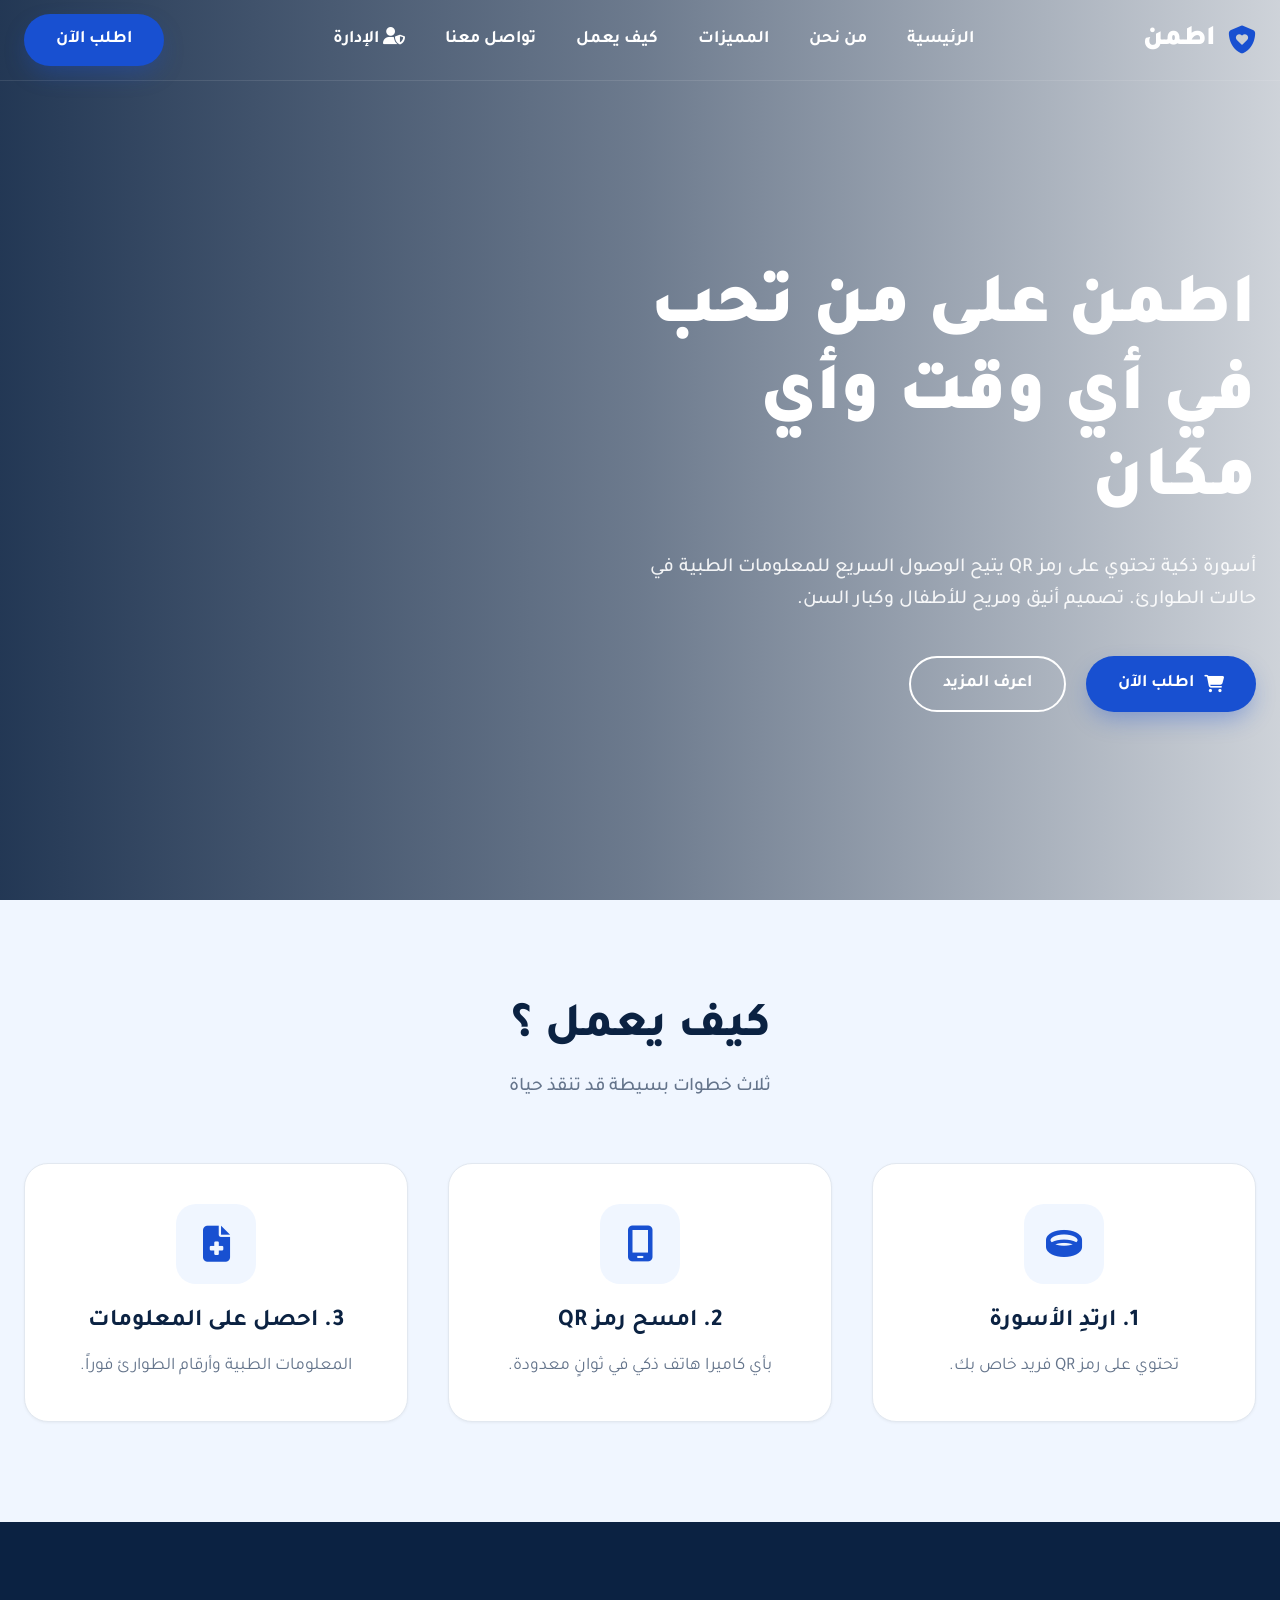
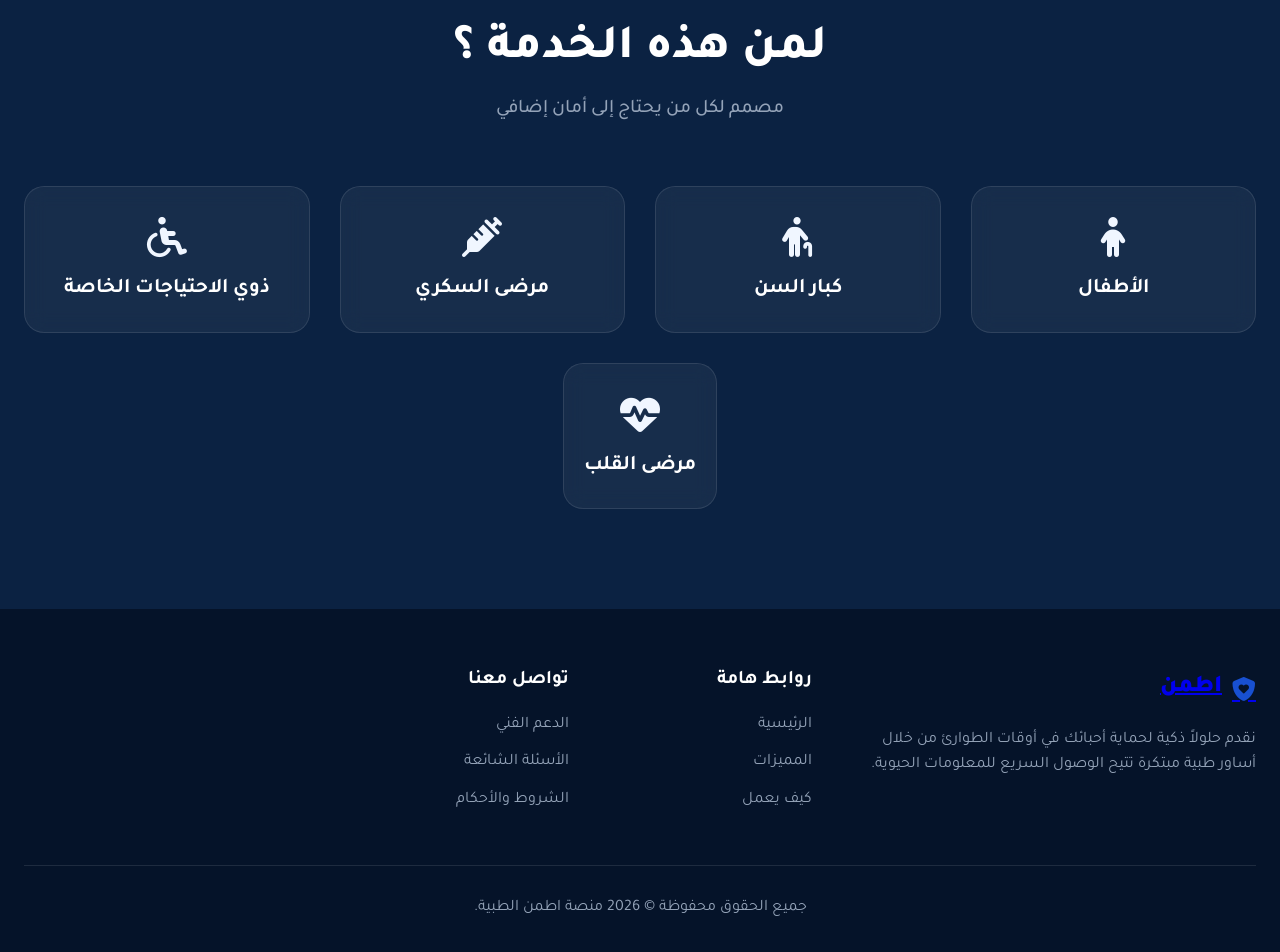
==== index.html @ 3785d498 "init" ====
<!DOCTYPE html>
<html lang="ar" dir="rtl">
<head>
    <meta charset="UTF-8">
    <meta name="viewport" content="width=device-width, initial-scale=1.0">
    <meta name="description" content="اطمن - منصة الصفحات الطبية والأساور الذكية.">
    <title>اطمن - المنصة الطبية الذكية</title>
    <link rel="stylesheet" href="css/style.css">
    <link rel="stylesheet" href="https://cdnjs.cloudflare.com/ajax/libs/font-awesome/6.4.0/css/all.min.css">
</head>
<body>

    <!-- Header / Navbar -->
    <header id="header">
        <div class="container navbar">
            <a href="index.html" class="logo">
                <i class="fa-solid fa-shield-heart"></i>
                اطمن
            </a>
            <ul class="nav-links">
                <li><a href="#home">الرئيسية</a></li>
                <li><a href="#about">من نحن</a></li>
                <li><a href="#features">المميزات</a></li>
                <li><a href="#how-it-works">كيف يعمل</a></li>
                <li><a href="#contact">تواصل معنا</a></li>
                <li><a href="admin/dashboard.html"><i class="fa-solid fa-user-shield"></i> الإدارة</a></li>
            </ul>
            <a href="#" class="btn btn-primary">اطلب الآن</a>
        </div>
    </header>

    <!-- Hero Section -->
    <section id="home" class="hero">
        <!-- User's Video -->
        <video class="hero-video-bg" autoplay loop muted playsinline>
            <source src="assets/videos/hero.mp4" type="video/mp4">
        </video>
        <div class="hero-overlay"></div>
        <div class="container">
            <div class="hero-content">
                <h1>اطمن على من تحب<br>في أي وقت وأي مكان</h1>
                <p>أسورة ذكية تحتوي على رمز QR يتيح الوصول السريع للمعلومات الطبية في حالات الطوارئ. تصميم أنيق ومريح للأطفال وكبار السن.</p>
                <div class="hero-buttons">
                    <a href="#features" class="btn btn-primary">
                        <i class="fa-solid fa-cart-shopping"></i> اطلب الآن
                    </a>
                    <a href="#how-it-works" class="btn btn-outline" style="color: #fff; border-color: #fff;">اعرف المزيد</a>
                </div>
            </div>
        </div>
    </section>

    <!-- How it Works Section -->
    <section id="how-it-works" class="section" style="background-color: var(--light-blue);">
        <div class="container">
            <div class="section-title">
                <h2>كيف يعمل ؟</h2>
                <p>ثلاث خطوات بسيطة قد تنقذ حياة</p>
            </div>
            <div class="features-grid">
                <div class="feature-card">
                    <div class="feature-icon"><i class="fa-solid fa-ring"></i></div>
                    <h3>1. ارتدِ الأسورة</h3>
                    <p>تحتوي على رمز QR فريد خاص بك.</p>
                </div>
                <div class="feature-card">
                    <div class="feature-icon"><i class="fa-solid fa-mobile-screen"></i></div>
                    <h3>2. امسح رمز QR</h3>
                    <p>بأي كاميرا هاتف ذكي في ثوانٍ معدودة.</p>
                </div>
                <div class="feature-card">
                    <div class="feature-icon"><i class="fa-solid fa-file-medical"></i></div>
                    <h3>3. احصل على المعلومات</h3>
                    <p>المعلومات الطبية وأرقام الطوارئ فوراً.</p>
                </div>
            </div>
        </div>
    </section>

    <!-- Target Audience Section -->
    <section id="audience" class="section audience-section">
        <div class="container">
            <div class="section-title">
                <h2>لمن هذه الخدمة ؟</h2>
                <p>مصمم لكل من يحتاج إلى أمان إضافي</p>
            </div>
            <div class="audience-grid">
                <div class="audience-card">
                    <i class="fa-solid fa-child"></i>
                    <h3>الأطفال</h3>
                </div>
                <div class="audience-card">
                    <i class="fa-solid fa-person-cane"></i>
                    <h3>كبار السن</h3>
                </div>
                <div class="audience-card">
                    <i class="fa-solid fa-syringe"></i>
                    <h3>مرضى السكري</h3>
                </div>
                <div class="audience-card">
                    <i class="fa-solid fa-wheelchair"></i>
                    <h3>ذوي الاحتياجات الخاصة</h3>
                </div>
                <div class="audience-card" style="grid-column: span 4; max-width: 300px; margin: 0 auto;">
                    <i class="fa-solid fa-heart-pulse"></i>
                    <h3>مرضى القلب</h3>
                </div>
            </div>
        </div>
    </section>

    <!-- Footer -->
    <footer>
        <div class="container">
            <div class="footer-content">
                <div class="footer-info">
                    <a href="#" class="footer-logo">
                        <i class="fa-solid fa-shield-heart"></i>
                        اطمن
                    </a>
                    <p class="footer-desc">نقدم حلولاً ذكية لحماية أحبائك في أوقات الطوارئ من خلال أساور طبية مبتكرة تتيح الوصول السريع للمعلومات الحيوية.</p>
                </div>
                <div class="footer-links">
                    <h4>روابط هامة</h4>
                    <ul>
                        <li><a href="#home">الرئيسية</a></li>
                        <li><a href="#features">المميزات</a></li>
                        <li><a href="#how-it-works">كيف يعمل</a></li>
                    </ul>
                </div>
                <div class="footer-links">
                    <h4>تواصل معنا</h4>
                    <ul>
                        <li><a href="#">الدعم الفني</a></li>
                        <li><a href="#">الأسئلة الشائعة</a></li>
                        <li><a href="#">الشروط والأحكام</a></li>
                    </ul>
                </div>
            </div>
            <div class="footer-bottom">
                <p>جميع الحقوق محفوظة &copy; 2026 منصة اطمن الطبية.</p>
            </div>
        </div>
    </footer>

    <script src="js/main.js"></script>
</body>
</html>
---- css/style.css ----
@import url('https://fonts.googleapis.com/css2?family=Tajawal:wght@400;500;700;800;900&display=swap');

:root {
  --primary-navy: #0b2242; /* Darker navy for text */
  --primary-blue: #0b2d6a; /* Main blue */
  --bright-blue: #1850d1; /* CTA Blue */
  --light-blue: #f0f6ff; /* Background accent */
  --white: #ffffff;
  --text-dark: #1e293b;
  --text-gray: #64748b;
  --border-color: #e2e8f0;
  
  --shadow-sm: 0 1px 3px rgba(0,0,0,0.05);
  --shadow-md: 0 4px 6px -1px rgba(0,0,0,0.1), 0 2px 4px -1px rgba(0,0,0,0.06);
  --shadow-lg: 0 10px 15px -3px rgba(0,0,0,0.1), 0 4px 6px -2px rgba(0,0,0,0.05);
  --shadow-blue: 0 10px 25px -5px rgba(24, 80, 209, 0.4);
  
  --transition: all 0.3s cubic-bezier(0.4, 0, 0.2, 1);
}

* {
  margin: 0;
  padding: 0;
  box-sizing: border-box;
  font-family: 'Tajawal', sans-serif;
}

html {
  scroll-behavior: smooth;
}

body {
  background-color: var(--white);
  color: var(--text-dark);
  line-height: 1.6;
  direction: rtl;
}

.container {
  max-width: 1280px;
  margin: 0 auto;
  padding: 0 24px;
}

/* Typography */
h1, h2, h3, h4 {
  color: var(--primary-navy);
  line-height: 1.2;
}

/* Buttons */
.btn {
  display: inline-flex;
  align-items: center;
  justify-content: center;
  padding: 12px 32px;
  border-radius: 50px;
  font-weight: 700;
  font-size: 1.1rem;
  text-decoration: none;
  transition: var(--transition);
  cursor: pointer;
  border: none;
  gap: 10px;
}

.btn-primary {
  background-color: var(--bright-blue);
  color: var(--white);
  box-shadow: var(--shadow-blue);
}

.btn-primary:hover {
  background-color: #123fa8;
  transform: translateY(-2px);
  box-shadow: 0 15px 30px -5px rgba(24, 80, 209, 0.5);
}

.btn-outline {
  background-color: transparent;
  color: var(--bright-blue);
  border: 2px solid var(--bright-blue);
}

.btn-outline:hover {
  background-color: var(--light-blue);
}

/* Navbar */
header {
  position: fixed;
  width: 100%;
  top: 0;
  z-index: 1000;
  background-color: transparent;
  border-bottom: 1px solid rgba(255, 255, 255, 0.1);
  transition: var(--transition);
}

header.scrolled {
  background-color: rgba(255, 255, 255, 0.95);
  backdrop-filter: blur(8px);
  border-bottom: 1px solid var(--border-color);
  box-shadow: var(--shadow-sm);
}

.navbar {
  display: flex;
  justify-content: space-between;
  align-items: center;
  height: 80px;
}

.logo {
  display: flex;
  align-items: center;
  gap: 12px;
  font-size: 28px;
  font-weight: 900;
  color: var(--white);
  text-decoration: none;
  transition: var(--transition);
}

header.scrolled .logo {
  color: var(--primary-navy);
}

.logo i {
  color: var(--bright-blue);
}

.nav-links {
  display: flex;
  gap: 40px;
  list-style: none;
}

.nav-links a {
  text-decoration: none;
  color: var(--white);
  font-weight: 700;
  font-size: 1.1rem;
  transition: var(--transition);
}

header.scrolled .nav-links a {
  color: var(--text-dark);
}

.nav-links a:hover {
  color: var(--bright-blue);
}

/* Hero Section */
.hero {
  position: relative;
  min-height: 100vh;
  display: flex;
  align-items: center;
  overflow: hidden;
  padding-top: 80px;
}

.hero-video-bg {
  position: absolute;
  top: 0;
  left: 0;
  width: 100%;
  height: 100%;
  object-fit: cover;
  z-index: -2;
}

.hero-overlay {
  position: absolute;
  top: 0;
  left: 0;
  width: 100%;
  height: 100%;
  background: linear-gradient(90deg, rgba(11, 34, 66, 0.9) 0%, rgba(11, 34, 66, 0.6) 50%, rgba(11, 34, 66, 0.2) 100%);
  z-index: -1;
}

.hero .container {
  display: block;
  text-align: right;
  width: 100%;
}

.hero-content {
  max-width: 650px;
}

.hero-content h1 {
  font-size: 4.5rem;
  font-weight: 900;
  margin-bottom: 24px;
  color: var(--white);
}

.hero-content p {
  font-size: 1.25rem;
  color: rgba(255, 255, 255, 0.9);
  margin-bottom: 40px;
  font-weight: 500;
}

.hero-buttons {
  display: flex;
  gap: 20px;
}

/* Sections Common */
.section {
  padding: 100px 0;
}

.section-title {
  text-align: center;
  margin-bottom: 60px;
}

.section-title h2 {
  font-size: 3rem;
  font-weight: 800;
  color: var(--primary-navy);
  margin-bottom: 15px;
}

.section-title p {
  color: var(--text-gray);
  font-size: 1.2rem;
  font-weight: 500;
}

/* Features Section */
.features-grid {
  display: grid;
  grid-template-columns: repeat(auto-fit, minmax(280px, 1fr));
  gap: 40px;
}

.feature-card {
  background: var(--white);
  padding: 40px 30px;
  border-radius: 24px;
  text-align: center;
  border: 1px solid var(--border-color);
  transition: var(--transition);
  box-shadow: var(--shadow-sm);
}

.feature-card:hover {
  transform: translateY(-10px);
  box-shadow: var(--shadow-lg);
  border-color: var(--light-blue);
}

.feature-icon {
  width: 80px;
  height: 80px;
  background: var(--light-blue);
  color: var(--bright-blue);
  border-radius: 20px;
  display: flex;
  align-items: center;
  justify-content: center;
  font-size: 36px;
  margin: 0 auto 24px;
  transition: var(--transition);
}

.feature-card:hover .feature-icon {
  background: var(--bright-blue);
  color: var(--white);
  border-radius: 50%;
}

.feature-card h3 {
  font-size: 1.5rem;
  margin-bottom: 16px;
}

.feature-card p {
  color: var(--text-gray);
  font-size: 1.1rem;
}

/* Target Audience */
.audience-section {
  background-color: var(--primary-navy);
  color: var(--white);
}

.audience-section .section-title h2 {
  color: var(--white);
}

.audience-section .section-title p {
  color: #94a3b8;
}

.audience-grid {
  display: grid;
  grid-template-columns: repeat(4, 1fr);
  gap: 30px;
}

.audience-card {
  background: rgba(255, 255, 255, 0.05);
  border: 1px solid rgba(255, 255, 255, 0.1);
  border-radius: 20px;
  padding: 30px 20px;
  text-align: center;
  backdrop-filter: blur(10px);
  transition: var(--transition);
}

.audience-card:hover {
  background: rgba(255, 255, 255, 0.1);
  transform: translateY(-5px);
}

.audience-card i {
  font-size: 40px;
  color: var(--light-blue);
  margin-bottom: 20px;
}

.audience-card h3 {
  color: var(--white);
  font-size: 1.3rem;
}

/* Footer */
footer {
  background-color: #051329;
  color: var(--white);
  padding: 60px 0 30px;
}

.footer-content {
  display: grid;
  grid-template-columns: 2fr 1fr 1fr 1.5fr;
  gap: 40px;
  margin-bottom: 40px;
}

.footer-logo {
  font-size: 24px;
  font-weight: 900;
  display: flex;
  align-items: center;
  gap: 10px;
  margin-bottom: 20px;
}

.footer-logo i { color: var(--bright-blue); }

.footer-desc {
  color: #94a3b8;
  margin-bottom: 20px;
}

.footer-links h4 {
  color: var(--white);
  font-size: 1.2rem;
  margin-bottom: 20px;
}

.footer-links ul {
  list-style: none;
}

.footer-links li { margin-bottom: 12px; }

.footer-links a {
  color: #94a3b8;
  text-decoration: none;
  transition: var(--transition);
}

.footer-links a:hover { color: var(--bright-blue); }

.footer-bottom {
  text-align: center;
  padding-top: 30px;
  border-top: 1px solid rgba(255,255,255,0.1);
  color: #94a3b8;
}

/* Responsive */
@media (max-width: 992px) {
  .hero .container {
    grid-template-columns: 1fr;
    text-align: center;
  }
  .hero-content {
    padding-right: 0;
    order: 2;
  }
  .hero-media {
    order: 1;
  }
  .hero-buttons {
    justify-content: center;
  }
  .audience-grid {
    grid-template-columns: repeat(2, 1fr);
  }
  .footer-content {
    grid-template-columns: 1fr 1fr;
  }
}

@media (max-width: 768px) {
  .hero-content h1 { font-size: 3rem; }
  .nav-links { display: none; }
  .audience-grid { grid-template-columns: 1fr; }
  .footer-content { grid-template-columns: 1fr; }
}
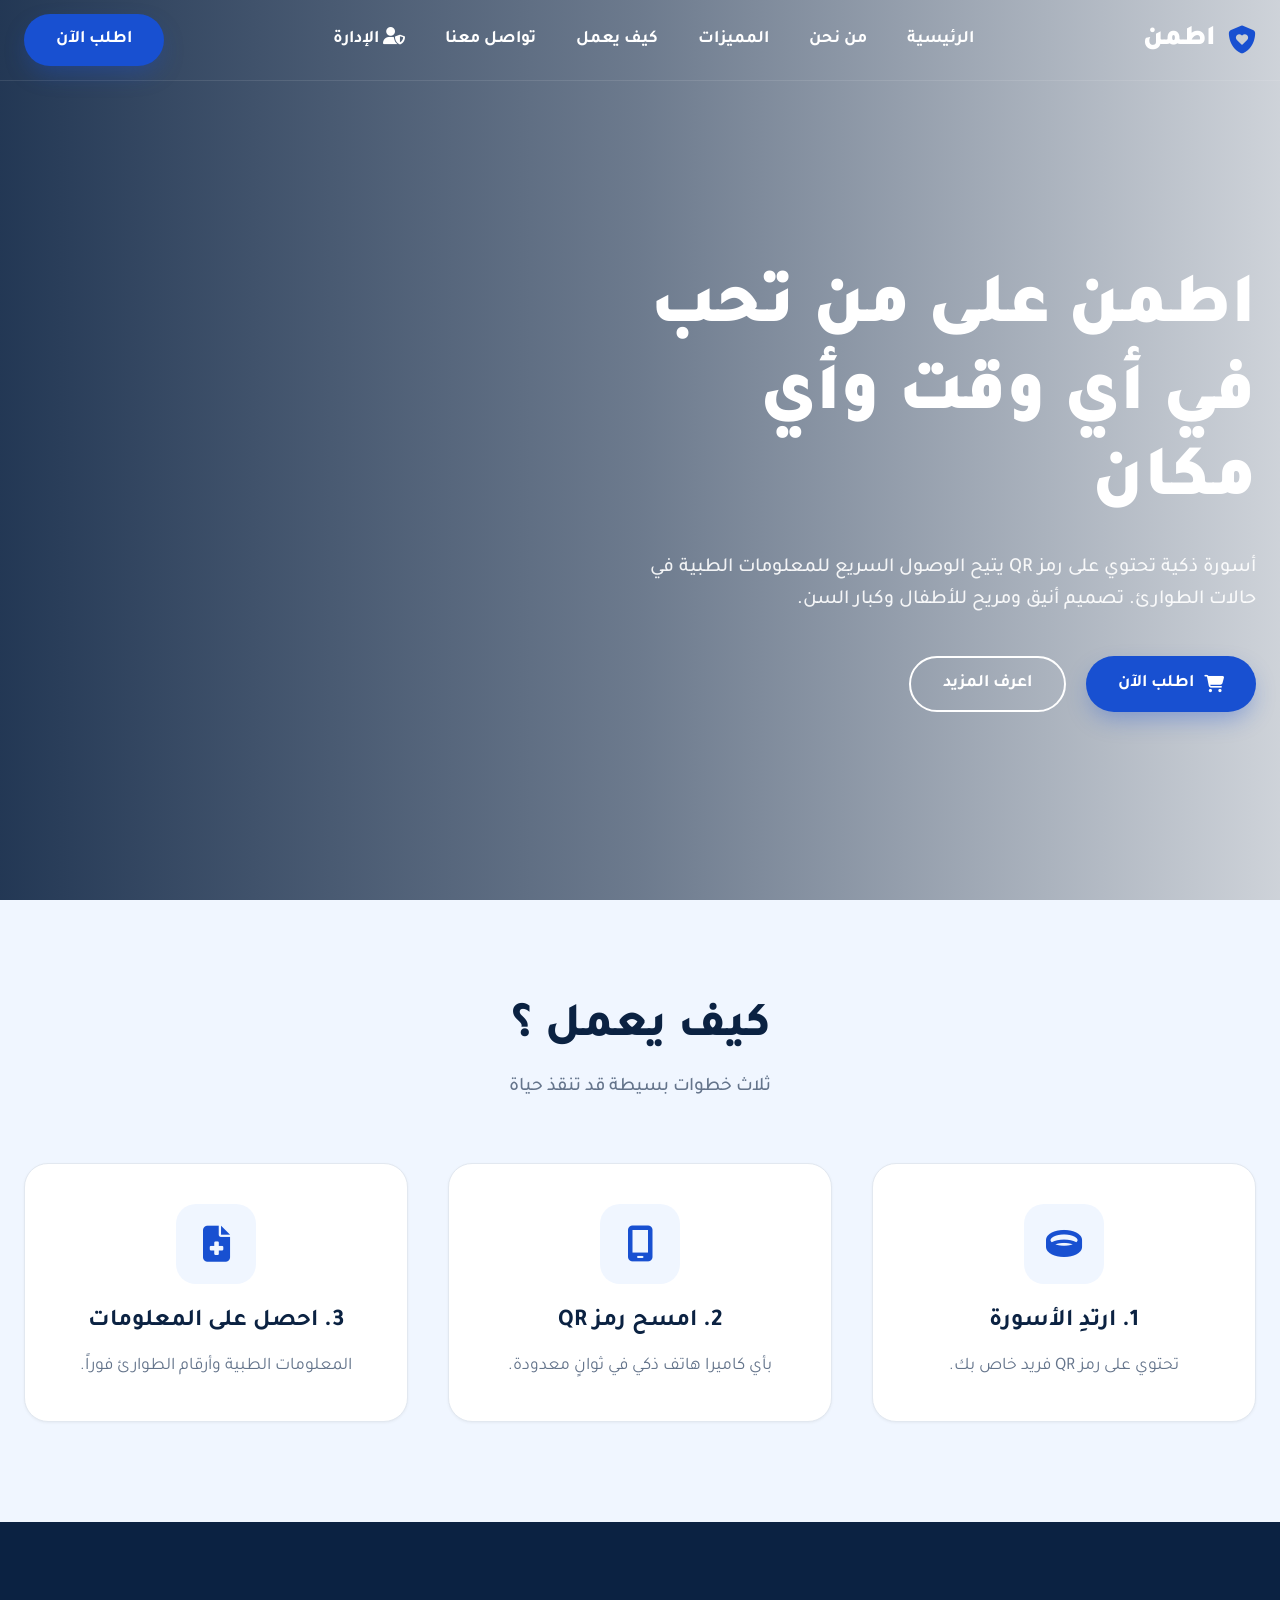
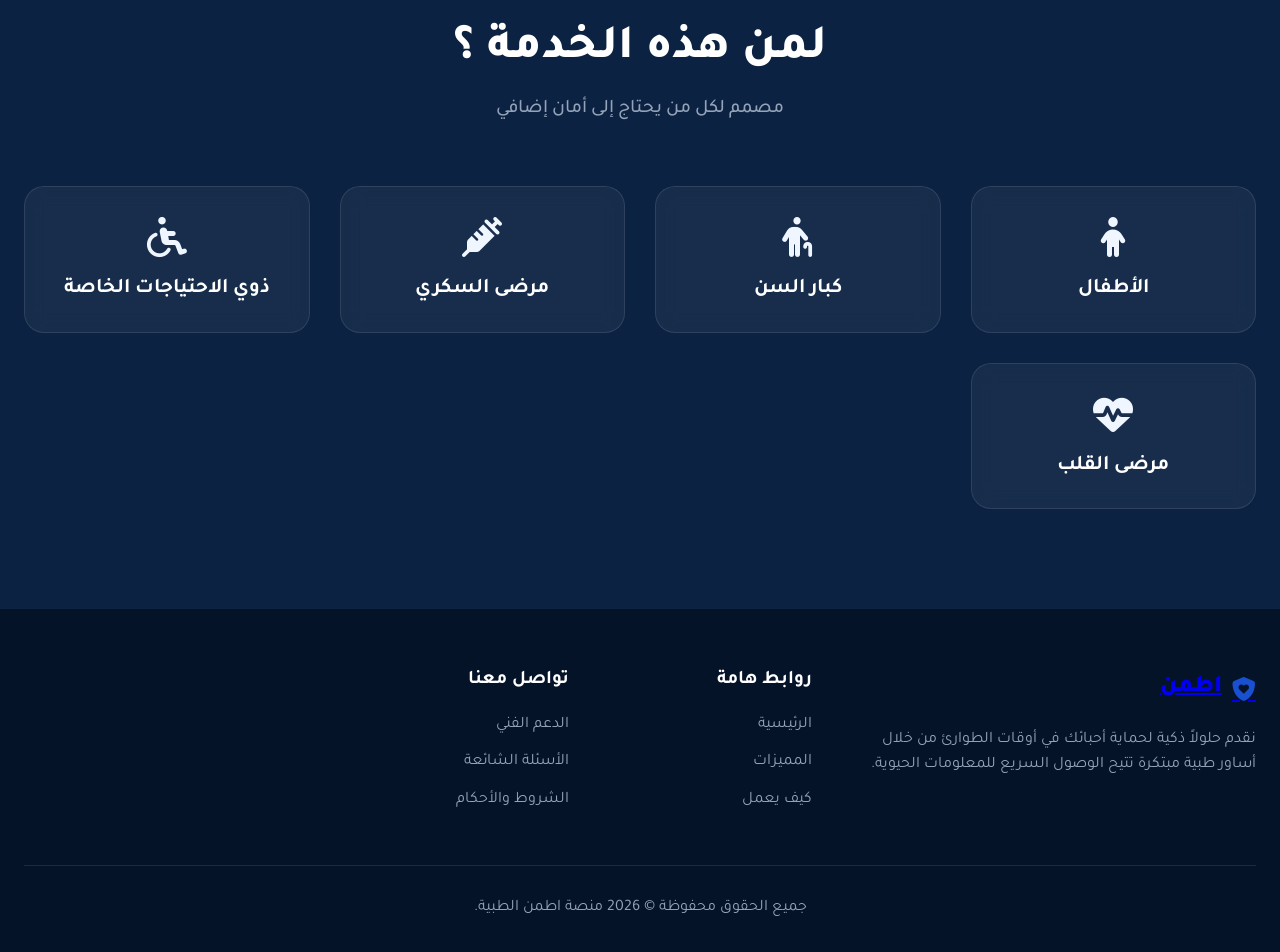
==== commit 9a68fd3f: "init 2" ====
--- a/index.html
+++ b/index.html
@@ -101,7 +101,7 @@
                     <i class="fa-solid fa-wheelchair"></i>
                     <h3>ذوي الاحتياجات الخاصة</h3>
                 </div>
-                <div class="audience-card" style="grid-column: span 4; max-width: 300px; margin: 0 auto;">
+                <div class="audience-card card-full">
                     <i class="fa-solid fa-heart-pulse"></i>
                     <h3>مرضى القلب</h3>
                 </div>
--- a/css/style.css
+++ b/css/style.css
@@ -393,30 +393,70 @@
 /* Responsive */
 @media (max-width: 992px) {
   .hero .container {
+    text-align: center;
+  }
+  .hero-content {
+    margin: 0 auto;
+  }
+  .hero-buttons {
+    justify-content: center;
+  }
+  .audience-grid {
+    grid-template-columns: repeat(2, 1fr);
+  }
+  .card-full {
+    grid-column: span 2;
+    margin: 0 auto;
+    width: 100%;
+    max-width: 300px;
+  }
+  .footer-content {
+    grid-template-columns: 1fr 1fr;
+  }
+}
+
+@media (max-width: 768px) {
+  .navbar {
+    padding: 0 10px;
+  }
+  .logo {
+    font-size: 22px;
+  }
+  .nav-links {
+    display: none;
+  }
+  .navbar .btn-primary {
+    padding: 8px 16px;
+    font-size: 0.9rem;
+  }
+  .hero-content h1 {
+    font-size: 2.8rem;
+  }
+  .hero-content p {
+    font-size: 1.1rem;
+  }
+  .hero-buttons {
+    flex-direction: column;
+    width: 100%;
+  }
+  .hero-buttons .btn {
+    width: 100%;
+  }
+  .audience-grid {
+    grid-template-columns: 1fr;
+  }
+  .card-full {
+    grid-column: span 1;
+  }
+  .footer-content {
     grid-template-columns: 1fr;
     text-align: center;
   }
-  .hero-content {
-    padding-right: 0;
-    order: 2;
-  }
-  .hero-media {
-    order: 1;
-  }
-  .hero-buttons {
+  .footer-logo {
     justify-content: center;
   }
-  .audience-grid {
-    grid-template-columns: repeat(2, 1fr);
-  }
-  .footer-content {
-    grid-template-columns: 1fr 1fr;
-  }
-}
-
-@media (max-width: 768px) {
-  .hero-content h1 { font-size: 3rem; }
-  .nav-links { display: none; }
-  .audience-grid { grid-template-columns: 1fr; }
-  .footer-content { grid-template-columns: 1fr; }
-}
+  .features-grid {
+    grid-template-columns: 1fr;
+  }
+}
+
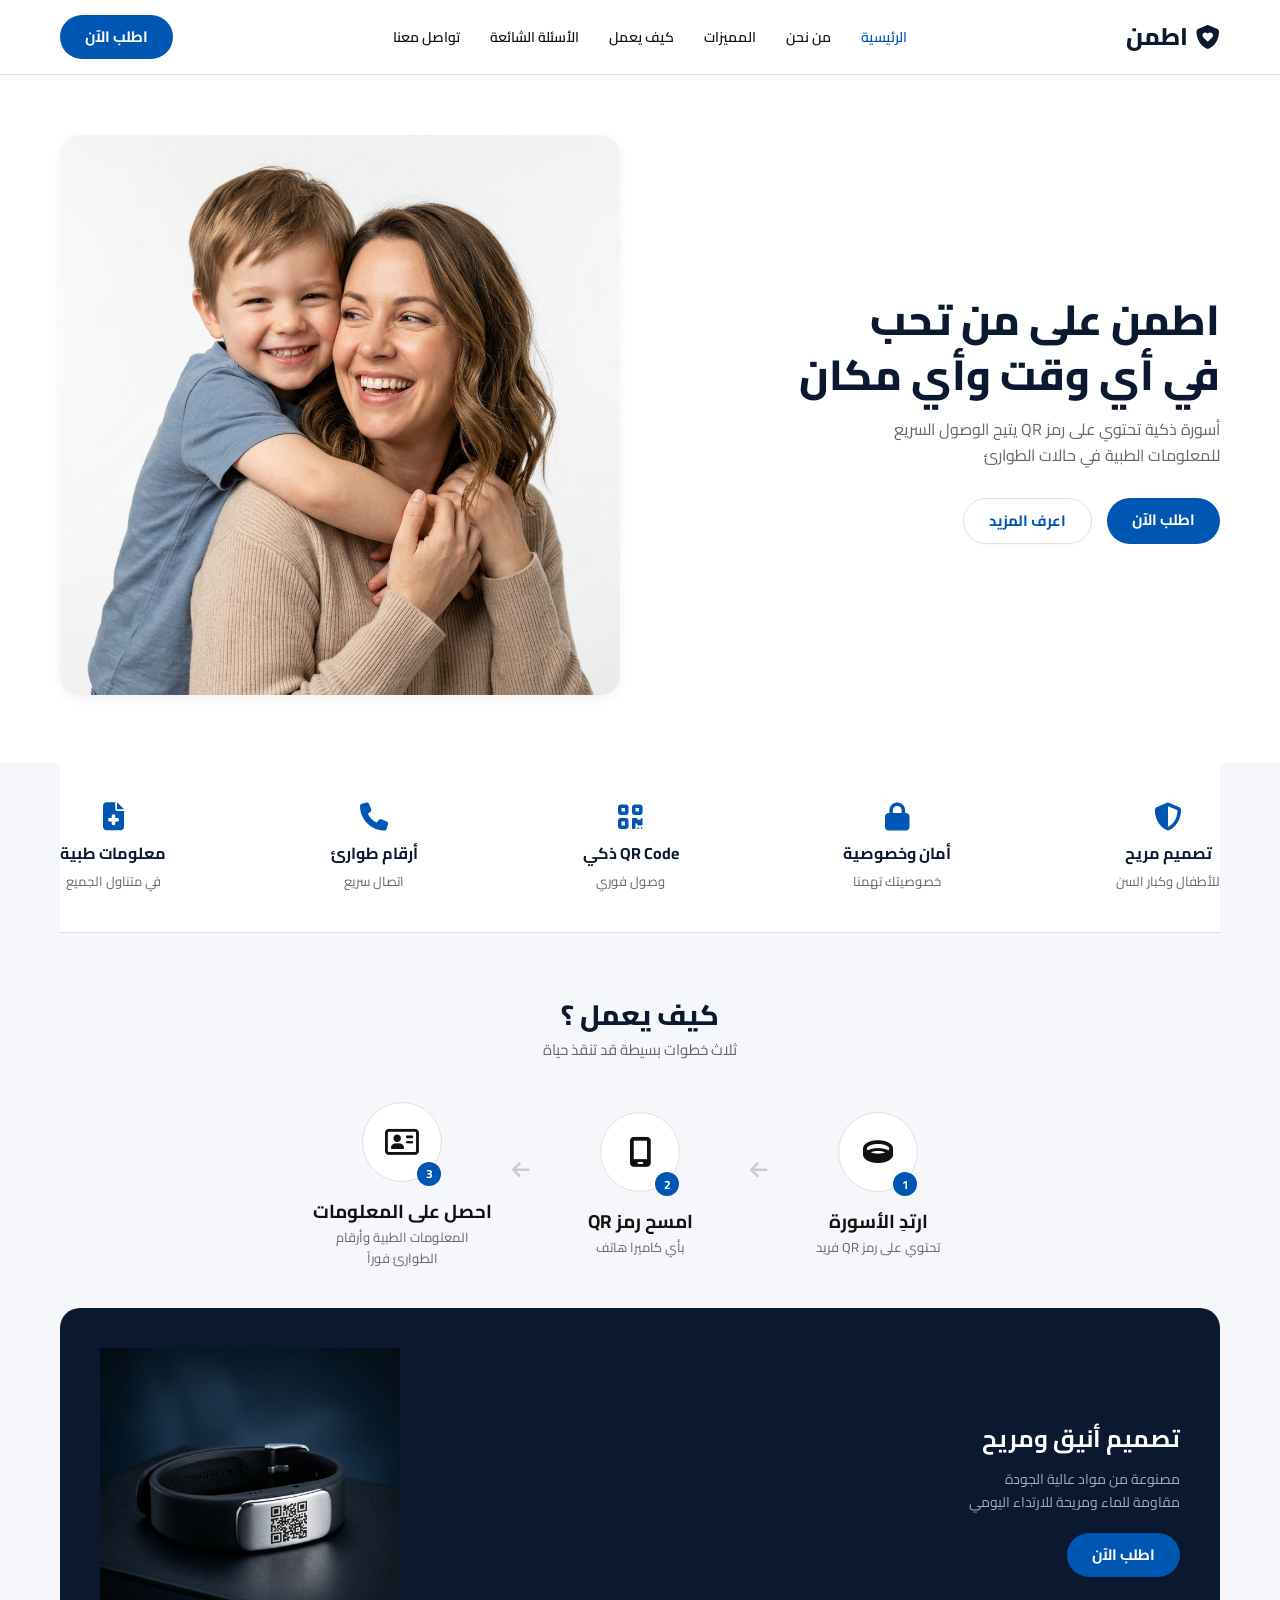
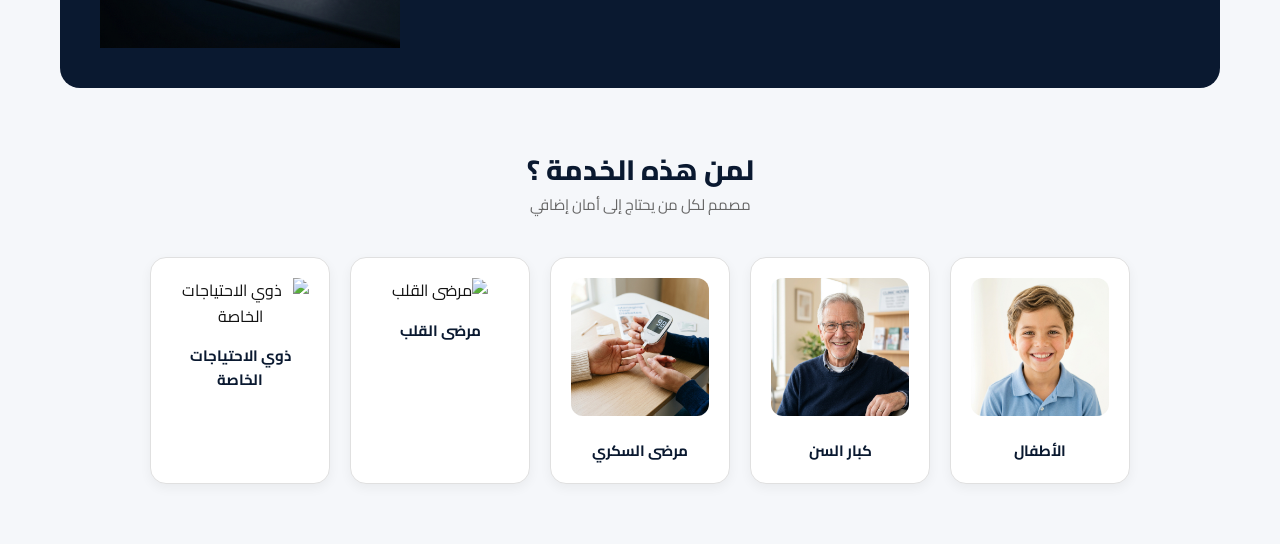
==== commit 21371f55: "init 3" ====
--- a/index.html
+++ b/index.html
@@ -3,146 +3,155 @@
 <head>
     <meta charset="UTF-8">
     <meta name="viewport" content="width=device-width, initial-scale=1.0">
-    <meta name="description" content="اطمن - منصة الصفحات الطبية والأساور الذكية.">
-    <title>اطمن - المنصة الطبية الذكية</title>
+    <title>اطمن - الصفحة الرئيسية</title>
     <link rel="stylesheet" href="css/style.css">
     <link rel="stylesheet" href="https://cdnjs.cloudflare.com/ajax/libs/font-awesome/6.4.0/css/all.min.css">
 </head>
 <body>
 
-    <!-- Header / Navbar -->
-    <header id="header">
-        <div class="container navbar">
+    <!-- Navbar -->
+    <header class="navbar">
+        <div class="container nav-container">
             <a href="index.html" class="logo">
                 <i class="fa-solid fa-shield-heart"></i>
                 اطمن
             </a>
             <ul class="nav-links">
-                <li><a href="#home">الرئيسية</a></li>
-                <li><a href="#about">من نحن</a></li>
-                <li><a href="#features">المميزات</a></li>
-                <li><a href="#how-it-works">كيف يعمل</a></li>
-                <li><a href="#contact">تواصل معنا</a></li>
-                <li><a href="admin/dashboard.html"><i class="fa-solid fa-user-shield"></i> الإدارة</a></li>
+                <li><a href="#" style="color: var(--blue);">الرئيسية</a></li>
+                <li><a href="#">من نحن</a></li>
+                <li><a href="#">المميزات</a></li>
+                <li><a href="#">كيف يعمل</a></li>
+                <li><a href="#">الأسئلة الشائعة</a></li>
+                <li><a href="#">تواصل معنا</a></li>
             </ul>
             <a href="#" class="btn btn-primary">اطلب الآن</a>
         </div>
     </header>
 
-    <!-- Hero Section -->
-    <section id="home" class="hero">
-        <!-- User's Video -->
-        <video class="hero-video-bg" autoplay loop muted playsinline>
-            <source src="assets/videos/hero.mp4" type="video/mp4">
-        </video>
-        <div class="hero-overlay"></div>
-        <div class="container">
-            <div class="hero-content">
+    <!-- Hero -->
+    <section class="hero">
+        <div class="container hero-wrapper">
+            <div class="hero-text">
                 <h1>اطمن على من تحب<br>في أي وقت وأي مكان</h1>
-                <p>أسورة ذكية تحتوي على رمز QR يتيح الوصول السريع للمعلومات الطبية في حالات الطوارئ. تصميم أنيق ومريح للأطفال وكبار السن.</p>
+                <p>أسورة ذكية تحتوي على رمز QR يتيح الوصول السريع للمعلومات الطبية في حالات الطوارئ</p>
                 <div class="hero-buttons">
-                    <a href="#features" class="btn btn-primary">
-                        <i class="fa-solid fa-cart-shopping"></i> اطلب الآن
-                    </a>
-                    <a href="#how-it-works" class="btn btn-outline" style="color: #fff; border-color: #fff;">اعرف المزيد</a>
+                    <a href="#" class="btn btn-primary">اطلب الآن</a>
+                    <a href="#" class="btn btn-outline">اعرف المزيد</a>
                 </div>
+            </div>
+            <div class="hero-img">
+                <img src="assets/images/hero_family.png" alt="صورة العائلة">
             </div>
         </div>
     </section>
 
-    <!-- How it Works Section -->
-    <section id="how-it-works" class="section" style="background-color: var(--light-blue);">
-        <div class="container">
-            <div class="section-title">
-                <h2>كيف يعمل ؟</h2>
-                <p>ثلاث خطوات بسيطة قد تنقذ حياة</p>
+    <!-- Features -->
+    <section class="container">
+        <div class="features-grid">
+            <div class="feature-item">
+                <i class="fa-solid fa-shield-halved feature-icon"></i>
+                <h3>تصميم مريح</h3>
+                <p>للأطفال وكبار السن</p>
             </div>
-            <div class="features-grid">
-                <div class="feature-card">
-                    <div class="feature-icon"><i class="fa-solid fa-ring"></i></div>
-                    <h3>1. ارتدِ الأسورة</h3>
-                    <p>تحتوي على رمز QR فريد خاص بك.</p>
-                </div>
-                <div class="feature-card">
-                    <div class="feature-icon"><i class="fa-solid fa-mobile-screen"></i></div>
-                    <h3>2. امسح رمز QR</h3>
-                    <p>بأي كاميرا هاتف ذكي في ثوانٍ معدودة.</p>
-                </div>
-                <div class="feature-card">
-                    <div class="feature-icon"><i class="fa-solid fa-file-medical"></i></div>
-                    <h3>3. احصل على المعلومات</h3>
-                    <p>المعلومات الطبية وأرقام الطوارئ فوراً.</p>
-                </div>
+            <div class="feature-item">
+                <i class="fa-solid fa-lock feature-icon"></i>
+                <h3>أمان وخصوصية</h3>
+                <p>خصوصيتك تهمنا</p>
+            </div>
+            <div class="feature-item">
+                <i class="fa-solid fa-qrcode feature-icon"></i>
+                <h3>QR Code ذكي</h3>
+                <p>وصول فوري</p>
+            </div>
+            <div class="feature-item">
+                <i class="fa-solid fa-phone feature-icon"></i>
+                <h3>أرقام طوارئ</h3>
+                <p>اتصال سريع</p>
+            </div>
+            <div class="feature-item">
+                <i class="fa-solid fa-file-medical feature-icon"></i>
+                <h3>معلومات طبية</h3>
+                <p>في متناول الجميع</p>
             </div>
         </div>
     </section>
 
-    <!-- Target Audience Section -->
-    <section id="audience" class="section audience-section">
-        <div class="container">
-            <div class="section-title">
-                <h2>لمن هذه الخدمة ؟</h2>
-                <p>مصمم لكل من يحتاج إلى أمان إضافي</p>
+    <!-- How it works -->
+    <section class="container" style="padding-top: 60px;">
+        <div class="section-title">
+            <h2>كيف يعمل ؟</h2>
+            <p>ثلاث خطوات بسيطة قد تنقذ حياة</p>
+        </div>
+        
+        <div class="steps">
+            <div class="step">
+                <div class="step-circle">
+                    <i class="fa-solid fa-ring"></i>
+                    <div class="step-number">1</div>
+                </div>
+                <h3>ارتدِ الأسورة</h3>
+                <p style="font-size: 13px; color: var(--text-gray);">تحتوي على رمز QR فريد</p>
             </div>
-            <div class="audience-grid">
-                <div class="audience-card">
-                    <i class="fa-solid fa-child"></i>
-                    <h3>الأطفال</h3>
+            <i class="fa-solid fa-arrow-left step-arrow"></i>
+            <div class="step">
+                <div class="step-circle">
+                    <i class="fa-solid fa-mobile-screen"></i>
+                    <div class="step-number">2</div>
                 </div>
-                <div class="audience-card">
-                    <i class="fa-solid fa-person-cane"></i>
-                    <h3>كبار السن</h3>
+                <h3>امسح رمز QR</h3>
+                <p style="font-size: 13px; color: var(--text-gray);">بأي كاميرا هاتف</p>
+            </div>
+            <i class="fa-solid fa-arrow-left step-arrow"></i>
+            <div class="step">
+                <div class="step-circle">
+                    <i class="fa-regular fa-address-card"></i>
+                    <div class="step-number">3</div>
                 </div>
-                <div class="audience-card">
-                    <i class="fa-solid fa-syringe"></i>
-                    <h3>مرضى السكري</h3>
-                </div>
-                <div class="audience-card">
-                    <i class="fa-solid fa-wheelchair"></i>
-                    <h3>ذوي الاحتياجات الخاصة</h3>
-                </div>
-                <div class="audience-card card-full">
-                    <i class="fa-solid fa-heart-pulse"></i>
-                    <h3>مرضى القلب</h3>
-                </div>
+                <h3>احصل على المعلومات</h3>
+                <p style="font-size: 13px; color: var(--text-gray);">المعلومات الطبية وأرقام الطوارئ فوراً</p>
+            </div>
+        </div>
+
+        <div class="bracelet-banner">
+            <div class="bracelet-text">
+                <h3>تصميم أنيق ومريح</h3>
+                <p>مصنوعة من مواد عالية الجودة<br>مقاومة للماء ومريحة للارتداء اليومي</p>
+                <a href="#" class="btn btn-primary">اطلب الآن</a>
+            </div>
+            <img src="assets/images/smart_bracelet.png" alt="الأسورة" class="bracelet-img">
+        </div>
+    </section>
+
+    <!-- Target Audience -->
+    <section class="container">
+        <div class="section-title">
+            <h2>لمن هذه الخدمة ؟</h2>
+            <p>مصمم لكل من يحتاج إلى أمان إضافي</p>
+        </div>
+        
+        <div class="audience-grid">
+            <div class="audience-card">
+                <img src="assets/images/child.png" alt="الأطفال">
+                <h3>الأطفال</h3>
+            </div>
+            <div class="audience-card">
+                <img src="assets/images/elderly.png" alt="كبار السن">
+                <h3>كبار السن</h3>
+            </div>
+            <div class="audience-card">
+                <img src="assets/images/diabetic.png" alt="مرضى السكري">
+                <h3>مرضى السكري</h3>
+            </div>
+            <div class="audience-card">
+                <img src="https://placehold.co/150/f0f0f0/999?text=Heart" alt="مرضى القلب">
+                <h3>مرضى القلب</h3>
+            </div>
+            <div class="audience-card">
+                <img src="https://placehold.co/150/f0f0f0/999?text=Special+Needs" alt="ذوي الاحتياجات الخاصة">
+                <h3>ذوي الاحتياجات الخاصة</h3>
             </div>
         </div>
     </section>
 
-    <!-- Footer -->
-    <footer>
-        <div class="container">
-            <div class="footer-content">
-                <div class="footer-info">
-                    <a href="#" class="footer-logo">
-                        <i class="fa-solid fa-shield-heart"></i>
-                        اطمن
-                    </a>
-                    <p class="footer-desc">نقدم حلولاً ذكية لحماية أحبائك في أوقات الطوارئ من خلال أساور طبية مبتكرة تتيح الوصول السريع للمعلومات الحيوية.</p>
-                </div>
-                <div class="footer-links">
-                    <h4>روابط هامة</h4>
-                    <ul>
-                        <li><a href="#home">الرئيسية</a></li>
-                        <li><a href="#features">المميزات</a></li>
-                        <li><a href="#how-it-works">كيف يعمل</a></li>
-                    </ul>
-                </div>
-                <div class="footer-links">
-                    <h4>تواصل معنا</h4>
-                    <ul>
-                        <li><a href="#">الدعم الفني</a></li>
-                        <li><a href="#">الأسئلة الشائعة</a></li>
-                        <li><a href="#">الشروط والأحكام</a></li>
-                    </ul>
-                </div>
-            </div>
-            <div class="footer-bottom">
-                <p>جميع الحقوق محفوظة &copy; 2026 منصة اطمن الطبية.</p>
-            </div>
-        </div>
-    </footer>
-
-    <script src="js/main.js"></script>
 </body>
 </html>
--- a/css/style.css
+++ b/css/style.css
@@ -1,462 +1,154 @@
-@import url('https://fonts.googleapis.com/css2?family=Tajawal:wght@400;500;700;800;900&display=swap');
+@import url('https://fonts.googleapis.com/css2?family=Cairo:wght@400;600;700;800;900&display=swap');
 
 :root {
-  --primary-navy: #0b2242; /* Darker navy for text */
-  --primary-blue: #0b2d6a; /* Main blue */
-  --bright-blue: #1850d1; /* CTA Blue */
-  --light-blue: #f0f6ff; /* Background accent */
+  --navy: #0a1930;
+  --blue: #0056b3;
+  --light-blue: #e8f0fe;
+  --bg-color: #f5f7fa;
   --white: #ffffff;
-  --text-dark: #1e293b;
-  --text-gray: #64748b;
-  --border-color: #e2e8f0;
-  
-  --shadow-sm: 0 1px 3px rgba(0,0,0,0.05);
-  --shadow-md: 0 4px 6px -1px rgba(0,0,0,0.1), 0 2px 4px -1px rgba(0,0,0,0.06);
-  --shadow-lg: 0 10px 15px -3px rgba(0,0,0,0.1), 0 4px 6px -2px rgba(0,0,0,0.05);
-  --shadow-blue: 0 10px 25px -5px rgba(24, 80, 209, 0.4);
-  
-  --transition: all 0.3s cubic-bezier(0.4, 0, 0.2, 1);
+  --text-dark: #111;
+  --text-gray: #666;
+  --border: #e0e0e0;
+  --shadow: 0 4px 12px rgba(0,0,0,0.05);
 }
 
-* {
-  margin: 0;
-  padding: 0;
-  box-sizing: border-box;
-  font-family: 'Tajawal', sans-serif;
-}
+* { margin: 0; padding: 0; box-sizing: border-box; font-family: 'Cairo', sans-serif; }
+body { background-color: var(--bg-color); color: var(--text-dark); direction: rtl; line-height: 1.6; }
+a { text-decoration: none; }
+ul { list-style: none; }
 
-html {
-  scroll-behavior: smooth;
-}
-
-body {
-  background-color: var(--white);
-  color: var(--text-dark);
-  line-height: 1.6;
-  direction: rtl;
-}
-
-.container {
-  max-width: 1280px;
-  margin: 0 auto;
-  padding: 0 24px;
-}
-
-/* Typography */
-h1, h2, h3, h4 {
-  color: var(--primary-navy);
-  line-height: 1.2;
-}
+.container { max-width: 1200px; margin: 0 auto; padding: 0 20px; }
 
 /* Buttons */
-.btn {
-  display: inline-flex;
-  align-items: center;
-  justify-content: center;
-  padding: 12px 32px;
-  border-radius: 50px;
-  font-weight: 700;
-  font-size: 1.1rem;
-  text-decoration: none;
-  transition: var(--transition);
-  cursor: pointer;
-  border: none;
-  gap: 10px;
-}
-
-.btn-primary {
-  background-color: var(--bright-blue);
-  color: var(--white);
-  box-shadow: var(--shadow-blue);
-}
-
-.btn-primary:hover {
-  background-color: #123fa8;
-  transform: translateY(-2px);
-  box-shadow: 0 15px 30px -5px rgba(24, 80, 209, 0.5);
-}
-
-.btn-outline {
-  background-color: transparent;
-  color: var(--bright-blue);
-  border: 2px solid var(--bright-blue);
-}
-
-.btn-outline:hover {
-  background-color: var(--light-blue);
-}
+.btn { display: inline-block; padding: 10px 25px; border-radius: 25px; font-weight: 700; font-size: 15px; cursor: pointer; text-align: center; border: none; }
+.btn-primary { background-color: var(--blue); color: var(--white); }
+.btn-primary:hover { background-color: #004494; }
+.btn-outline { background-color: var(--white); color: var(--blue); border: 1px solid var(--border); box-shadow: 0 2px 5px rgba(0,0,0,0.02); }
 
 /* Navbar */
-header {
-  position: fixed;
-  width: 100%;
-  top: 0;
-  z-index: 1000;
-  background-color: transparent;
-  border-bottom: 1px solid rgba(255, 255, 255, 0.1);
-  transition: var(--transition);
-}
+.navbar { background: var(--white); padding: 15px 0; border-bottom: 1px solid var(--border); }
+.nav-container { display: flex; justify-content: space-between; align-items: center; }
+.logo { display: flex; align-items: center; gap: 8px; font-size: 24px; font-weight: 800; color: var(--navy); }
+.logo i { color: var(--navy); }
+.nav-links { display: flex; gap: 30px; }
+.nav-links a { color: var(--text-dark); font-weight: 600; font-size: 14px; }
+.nav-links a:hover { color: var(--blue); }
 
-header.scrolled {
-  background-color: rgba(255, 255, 255, 0.95);
-  backdrop-filter: blur(8px);
-  border-bottom: 1px solid var(--border-color);
-  box-shadow: var(--shadow-sm);
-}
+/* Hero */
+.hero { background: var(--white); padding: 60px 0; }
+.hero-wrapper { display: flex; align-items: center; justify-content: space-between; gap: 40px; }
+.hero-text { flex: 1; }
+.hero-text h1 { font-size: 42px; color: var(--navy); line-height: 1.3; margin-bottom: 15px; font-weight: 800; }
+.hero-text p { color: var(--text-gray); font-size: 16px; margin-bottom: 30px; max-width: 400px; }
+.hero-buttons { display: flex; gap: 15px; }
+.hero-img { flex: 1; text-align: left; }
+.hero-img img { max-width: 100%; border-radius: 20px; box-shadow: var(--shadow); }
 
-.navbar {
-  display: flex;
-  justify-content: space-between;
-  align-items: center;
-  height: 80px;
-}
+/* Features */
+.features-grid { display: flex; justify-content: space-between; padding: 40px 0; background: var(--white); border-bottom: 1px solid var(--border); }
+.feature-item { text-align: center; max-width: 200px; }
+.feature-icon { color: var(--blue); font-size: 28px; margin-bottom: 10px; }
+.feature-item h3 { font-size: 16px; color: var(--navy); margin-bottom: 5px; font-weight: 700; }
+.feature-item p { font-size: 13px; color: var(--text-gray); }
 
-.logo {
-  display: flex;
-  align-items: center;
-  gap: 12px;
-  font-size: 28px;
-  font-weight: 900;
-  color: var(--white);
-  text-decoration: none;
-  transition: var(--transition);
-}
+/* How it works */
+.section-title { text-align: center; margin-bottom: 40px; }
+.section-title h2 { color: var(--navy); font-size: 28px; font-weight: 800; }
+.section-title p { color: var(--text-gray); font-size: 15px; }
 
-header.scrolled .logo {
-  color: var(--primary-navy);
-}
+.steps { display: flex; justify-content: center; align-items: center; gap: 20px; margin-bottom: 40px; }
+.step { text-align: center; width: 180px; }
+.step-circle { width: 80px; height: 80px; background: var(--white); border-radius: 50%; display: flex; align-items: center; justify-content: center; font-size: 30px; margin: 0 auto 15px; border: 1px solid var(--border); position: relative; }
+.step-number { position: absolute; bottom: -5px; right: 0; background: var(--blue); color: var(--white); width: 24px; height: 24px; border-radius: 50%; font-size: 12px; display: flex; align-items: center; justify-content: center; font-weight: bold; }
+.step-arrow { color: #ccc; font-size: 20px; margin-top: -30px; }
 
-.logo i {
-  color: var(--bright-blue);
-}
-
-.nav-links {
-  display: flex;
-  gap: 40px;
-  list-style: none;
-}
-
-.nav-links a {
-  text-decoration: none;
-  color: var(--white);
-  font-weight: 700;
-  font-size: 1.1rem;
-  transition: var(--transition);
-}
-
-header.scrolled .nav-links a {
-  color: var(--text-dark);
-}
-
-.nav-links a:hover {
-  color: var(--bright-blue);
-}
-
-/* Hero Section */
-.hero {
-  position: relative;
-  min-height: 100vh;
-  display: flex;
-  align-items: center;
-  overflow: hidden;
-  padding-top: 80px;
-}
-
-.hero-video-bg {
-  position: absolute;
-  top: 0;
-  left: 0;
-  width: 100%;
-  height: 100%;
-  object-fit: cover;
-  z-index: -2;
-}
-
-.hero-overlay {
-  position: absolute;
-  top: 0;
-  left: 0;
-  width: 100%;
-  height: 100%;
-  background: linear-gradient(90deg, rgba(11, 34, 66, 0.9) 0%, rgba(11, 34, 66, 0.6) 50%, rgba(11, 34, 66, 0.2) 100%);
-  z-index: -1;
-}
-
-.hero .container {
-  display: block;
-  text-align: right;
-  width: 100%;
-}
-
-.hero-content {
-  max-width: 650px;
-}
-
-.hero-content h1 {
-  font-size: 4.5rem;
-  font-weight: 900;
-  margin-bottom: 24px;
-  color: var(--white);
-}
-
-.hero-content p {
-  font-size: 1.25rem;
-  color: rgba(255, 255, 255, 0.9);
-  margin-bottom: 40px;
-  font-weight: 500;
-}
-
-.hero-buttons {
-  display: flex;
-  gap: 20px;
-}
-
-/* Sections Common */
-.section {
-  padding: 100px 0;
-}
-
-.section-title {
-  text-align: center;
-  margin-bottom: 60px;
-}
-
-.section-title h2 {
-  font-size: 3rem;
-  font-weight: 800;
-  color: var(--primary-navy);
-  margin-bottom: 15px;
-}
-
-.section-title p {
-  color: var(--text-gray);
-  font-size: 1.2rem;
-  font-weight: 500;
-}
-
-/* Features Section */
-.features-grid {
-  display: grid;
-  grid-template-columns: repeat(auto-fit, minmax(280px, 1fr));
-  gap: 40px;
-}
-
-.feature-card {
-  background: var(--white);
-  padding: 40px 30px;
-  border-radius: 24px;
-  text-align: center;
-  border: 1px solid var(--border-color);
-  transition: var(--transition);
-  box-shadow: var(--shadow-sm);
-}
-
-.feature-card:hover {
-  transform: translateY(-10px);
-  box-shadow: var(--shadow-lg);
-  border-color: var(--light-blue);
-}
-
-.feature-icon {
-  width: 80px;
-  height: 80px;
-  background: var(--light-blue);
-  color: var(--bright-blue);
-  border-radius: 20px;
-  display: flex;
-  align-items: center;
-  justify-content: center;
-  font-size: 36px;
-  margin: 0 auto 24px;
-  transition: var(--transition);
-}
-
-.feature-card:hover .feature-icon {
-  background: var(--bright-blue);
-  color: var(--white);
-  border-radius: 50%;
-}
-
-.feature-card h3 {
-  font-size: 1.5rem;
-  margin-bottom: 16px;
-}
-
-.feature-card p {
-  color: var(--text-gray);
-  font-size: 1.1rem;
-}
+.bracelet-banner { background: var(--navy); border-radius: 20px; padding: 40px; display: flex; align-items: center; justify-content: space-between; margin-bottom: 60px; }
+.bracelet-img { width: 300px; }
+.bracelet-text { text-align: right; color: var(--white); }
+.bracelet-text h3 { font-size: 24px; margin-bottom: 10px; }
+.bracelet-text p { color: #a0aec0; margin-bottom: 20px; font-size: 14px; }
 
 /* Target Audience */
-.audience-section {
-  background-color: var(--primary-navy);
-  color: var(--white);
+.audience-grid { display: flex; justify-content: center; gap: 20px; flex-wrap: wrap; margin-bottom: 60px; }
+.audience-card { background: var(--white); border-radius: 16px; padding: 20px; text-align: center; width: 180px; box-shadow: var(--shadow); border: 1px solid var(--border); }
+.audience-card img { width: 100%; border-radius: 12px; margin-bottom: 15px; aspect-ratio: 1; object-fit: cover; }
+.audience-card h3 { color: var(--navy); font-size: 15px; font-weight: 700; }
+
+/* Admin Dashboard & Form */
+.admin-layout { display: flex; min-height: 100vh; background: var(--bg-color); }
+.sidebar { width: 250px; background: var(--navy); color: var(--white); display: flex; flex-direction: column; }
+.sidebar-logo { padding: 30px 20px; display: flex; align-items: center; gap: 10px; font-size: 24px; font-weight: 800; border-bottom: 1px solid rgba(255,255,255,0.05); }
+.nav-menu { padding: 20px 0; }
+.nav-link { display: flex; align-items: center; gap: 15px; padding: 15px 20px; color: #a0aec0; transition: 0.2s; font-size: 15px; }
+.nav-link.active, .nav-link:hover { background: var(--blue); color: var(--white); }
+.main-content { flex: 1; padding: 30px; overflow-y: auto; }
+
+.stats-container { display: flex; gap: 20px; margin-bottom: 30px; }
+.stat-box { background: var(--white); padding: 20px; border-radius: 12px; flex: 1; box-shadow: var(--shadow); border: 1px solid var(--border); display: flex; align-items: center; justify-content: space-between; }
+.stat-info p { font-size: 13px; color: var(--text-gray); margin-bottom: 5px; }
+.stat-info h2 { font-size: 24px; color: var(--navy); font-weight: 800; }
+.stat-icon { font-size: 24px; padding: 10px; border-radius: 8px; }
+
+.data-table { background: var(--white); border-radius: 12px; padding: 20px; box-shadow: var(--shadow); border: 1px solid var(--border); }
+.table-header { display: flex; justify-content: space-between; align-items: center; margin-bottom: 20px; }
+.table-header h3 { color: var(--navy); }
+table { width: 100%; border-collapse: collapse; }
+th, td { text-align: right; padding: 15px 10px; border-bottom: 1px solid var(--border); font-size: 14px; }
+th { color: var(--text-gray); font-weight: 600; }
+.badge-green { background: #e6f4ea; color: #137333; padding: 5px 10px; border-radius: 20px; font-size: 12px; font-weight: bold; }
+.action-icons { display: flex; gap: 10px; }
+.action-icons i { color: var(--text-gray); cursor: pointer; }
+
+/* Add User Form */
+.form-card { background: var(--white); border-radius: 12px; padding: 30px; box-shadow: var(--shadow); max-width: 800px; border: 1px solid var(--border); }
+.form-title { color: var(--navy); font-size: 18px; margin-bottom: 20px; border-bottom: 1px solid var(--border); padding-bottom: 10px; font-weight: 800; }
+.form-grid { display: grid; grid-template-columns: 1fr 2fr; gap: 30px; }
+.upload-box { border: 1px dashed var(--border); border-radius: 12px; display: flex; flex-direction: column; align-items: center; justify-content: center; height: 150px; color: var(--blue); cursor: pointer; }
+.form-group { margin-bottom: 15px; }
+.form-group label { display: block; font-size: 13px; color: var(--text-gray); margin-bottom: 5px; }
+.form-control { width: 100%; border: 1px solid var(--border); border-radius: 6px; padding: 10px; font-size: 14px; outline: none; background: #fafafa; }
+.form-row { display: flex; gap: 15px; }
+.form-row .form-group { flex: 1; }
+
+/* Profile Scan Result */
+.profile-page { background: var(--bg-color); min-height: 100vh; padding-top: 20px; }
+.profile-card { background: var(--white); max-width: 450px; margin: 0 auto; border-radius: 20px; box-shadow: var(--shadow); overflow: hidden; padding: 20px; border: 1px solid var(--border); }
+.profile-header { display: flex; justify-content: space-between; align-items: center; margin-bottom: 20px; }
+.lang-select { background: #f0f0f0; border: none; padding: 5px 10px; border-radius: 20px; font-size: 12px; }
+.profile-info { text-align: center; margin-bottom: 20px; }
+.profile-img { width: 80px; height: 80px; border-radius: 50%; margin-bottom: 10px; }
+.profile-info h2 { font-size: 20px; color: var(--navy); }
+.profile-info p { color: var(--text-gray); font-size: 14px; }
+
+.alert-danger { background: #ffebee; border-radius: 12px; padding: 15px; margin-bottom: 20px; }
+.alert-title { color: #c62828; font-weight: 700; font-size: 14px; margin-bottom: 5px; }
+.alert-list { list-style: disc inside; color: #c62828; font-size: 13px; }
+
+.info-box { margin-bottom: 20px; }
+.info-title { font-size: 14px; color: var(--navy); font-weight: 700; margin-bottom: 10px; }
+.info-flex { display: flex; gap: 20px; }
+.info-col { flex: 1; background: #f8f9fa; padding: 10px; border-radius: 8px; font-size: 13px; border: 1px solid var(--border); }
+
+.emergency-list { background: #f8f9fa; border-radius: 8px; padding: 10px; border: 1px solid var(--border); }
+.emergency-item { display: flex; justify-content: space-between; align-items: center; padding: 10px 0; border-bottom: 1px solid var(--border); }
+.emergency-item:last-child { border: none; }
+.emer-text strong { display: block; font-size: 14px; color: var(--navy); }
+.emer-text span { font-size: 12px; color: var(--text-gray); }
+.emer-btn { background: #34a853; color: white; width: 35px; height: 35px; border-radius: 50%; display: flex; justify-content: center; align-items: center; }
+
+/* Responsive adjustments */
+@media (max-width: 768px) {
+  .hero-wrapper { flex-direction: column; text-align: center; }
+  .hero-img { text-align: center; }
+  .nav-links { display: none; }
+  .features-grid { flex-wrap: wrap; justify-content: center; gap: 20px; }
+  .steps { flex-direction: column; }
+  .step-arrow { transform: rotate(90deg); margin: 0; }
+  .bracelet-banner { flex-direction: column; text-align: center; }
+  .bracelet-text { text-align: center; margin-top: 20px; }
+  .admin-layout { flex-direction: column; }
+  .sidebar { width: 100%; flex-direction: row; overflow-x: auto; }
+  .nav-menu { display: flex; padding: 0; }
+  .stats-container { flex-direction: column; }
+  .form-grid { grid-template-columns: 1fr; }
 }
-
-.audience-section .section-title h2 {
-  color: var(--white);
-}
-
-.audience-section .section-title p {
-  color: #94a3b8;
-}
-
-.audience-grid {
-  display: grid;
-  grid-template-columns: repeat(4, 1fr);
-  gap: 30px;
-}
-
-.audience-card {
-  background: rgba(255, 255, 255, 0.05);
-  border: 1px solid rgba(255, 255, 255, 0.1);
-  border-radius: 20px;
-  padding: 30px 20px;
-  text-align: center;
-  backdrop-filter: blur(10px);
-  transition: var(--transition);
-}
-
-.audience-card:hover {
-  background: rgba(255, 255, 255, 0.1);
-  transform: translateY(-5px);
-}
-
-.audience-card i {
-  font-size: 40px;
-  color: var(--light-blue);
-  margin-bottom: 20px;
-}
-
-.audience-card h3 {
-  color: var(--white);
-  font-size: 1.3rem;
-}
-
-/* Footer */
-footer {
-  background-color: #051329;
-  color: var(--white);
-  padding: 60px 0 30px;
-}
-
-.footer-content {
-  display: grid;
-  grid-template-columns: 2fr 1fr 1fr 1.5fr;
-  gap: 40px;
-  margin-bottom: 40px;
-}
-
-.footer-logo {
-  font-size: 24px;
-  font-weight: 900;
-  display: flex;
-  align-items: center;
-  gap: 10px;
-  margin-bottom: 20px;
-}
-
-.footer-logo i { color: var(--bright-blue); }
-
-.footer-desc {
-  color: #94a3b8;
-  margin-bottom: 20px;
-}
-
-.footer-links h4 {
-  color: var(--white);
-  font-size: 1.2rem;
-  margin-bottom: 20px;
-}
-
-.footer-links ul {
-  list-style: none;
-}
-
-.footer-links li { margin-bottom: 12px; }
-
-.footer-links a {
-  color: #94a3b8;
-  text-decoration: none;
-  transition: var(--transition);
-}
-
-.footer-links a:hover { color: var(--bright-blue); }
-
-.footer-bottom {
-  text-align: center;
-  padding-top: 30px;
-  border-top: 1px solid rgba(255,255,255,0.1);
-  color: #94a3b8;
-}
-
-/* Responsive */
-@media (max-width: 992px) {
-  .hero .container {
-    text-align: center;
-  }
-  .hero-content {
-    margin: 0 auto;
-  }
-  .hero-buttons {
-    justify-content: center;
-  }
-  .audience-grid {
-    grid-template-columns: repeat(2, 1fr);
-  }
-  .card-full {
-    grid-column: span 2;
-    margin: 0 auto;
-    width: 100%;
-    max-width: 300px;
-  }
-  .footer-content {
-    grid-template-columns: 1fr 1fr;
-  }
-}
-
-@media (max-width: 768px) {
-  .navbar {
-    padding: 0 10px;
-  }
-  .logo {
-    font-size: 22px;
-  }
-  .nav-links {
-    display: none;
-  }
-  .navbar .btn-primary {
-    padding: 8px 16px;
-    font-size: 0.9rem;
-  }
-  .hero-content h1 {
-    font-size: 2.8rem;
-  }
-  .hero-content p {
-    font-size: 1.1rem;
-  }
-  .hero-buttons {
-    flex-direction: column;
-    width: 100%;
-  }
-  .hero-buttons .btn {
-    width: 100%;
-  }
-  .audience-grid {
-    grid-template-columns: 1fr;
-  }
-  .card-full {
-    grid-column: span 1;
-  }
-  .footer-content {
-    grid-template-columns: 1fr;
-    text-align: center;
-  }
-  .footer-logo {
-    justify-content: center;
-  }
-  .features-grid {
-    grid-template-columns: 1fr;
-  }
-}
-
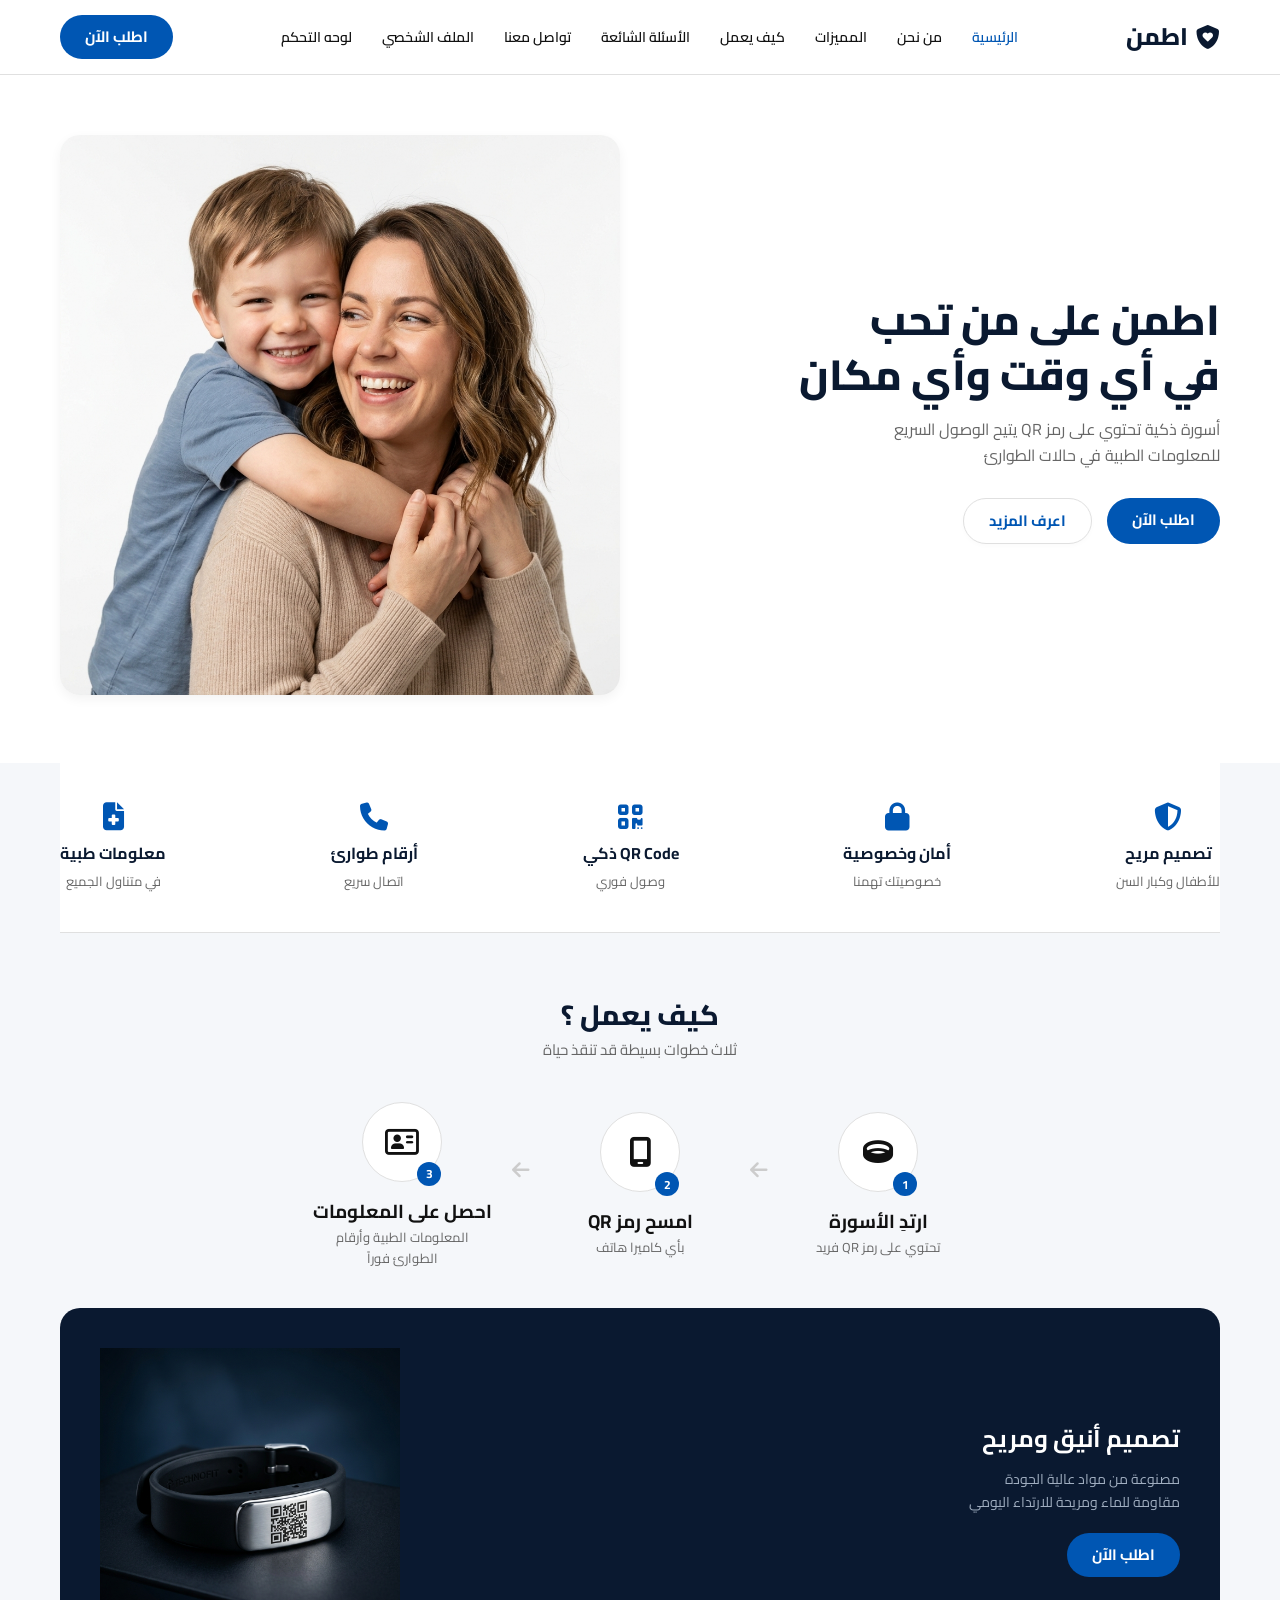
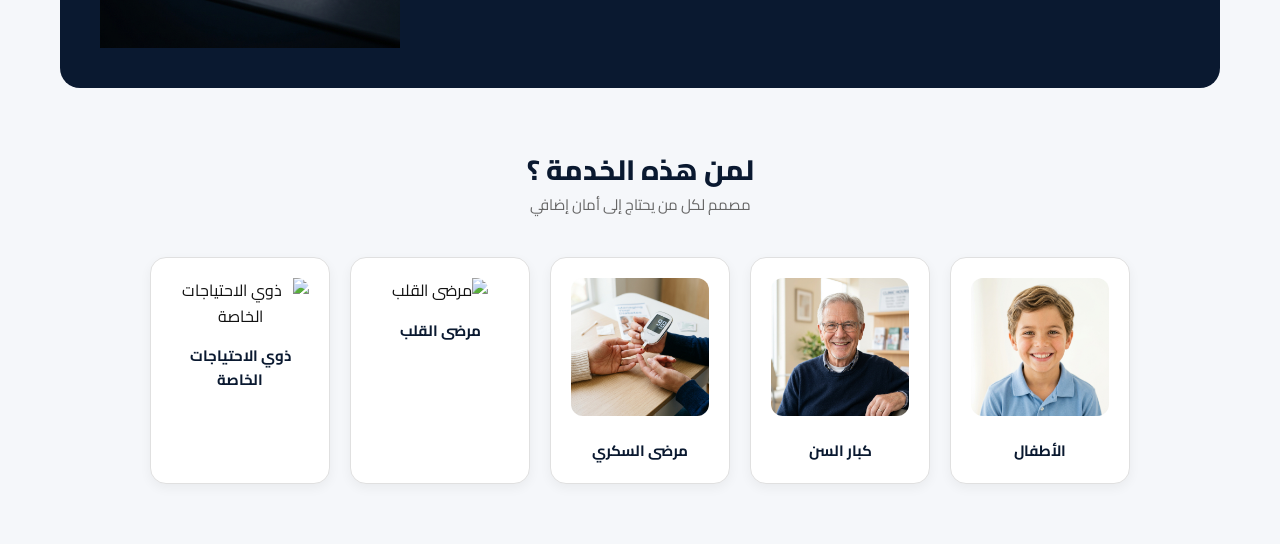
==== commit afba9278: "init 4" ====
--- a/index.html
+++ b/index.html
@@ -1,5 +1,6 @@
 <!DOCTYPE html>
 <html lang="ar" dir="rtl">
+
 <head>
     <meta charset="UTF-8">
     <meta name="viewport" content="width=device-width, initial-scale=1.0">
@@ -7,6 +8,7 @@
     <link rel="stylesheet" href="css/style.css">
     <link rel="stylesheet" href="https://cdnjs.cloudflare.com/ajax/libs/font-awesome/6.4.0/css/all.min.css">
 </head>
+
 <body>
 
     <!-- Navbar -->
@@ -23,6 +25,9 @@
                 <li><a href="#">كيف يعمل</a></li>
                 <li><a href="#">الأسئلة الشائعة</a></li>
                 <li><a href="#">تواصل معنا</a></li>
+                <li><a href="profile.html">الملف الشخصي</a></li>
+                <li><a href="admin/dashboard.html"> لوحه التحكم</a></li>
+
             </ul>
             <a href="#" class="btn btn-primary">اطلب الآن</a>
         </div>
@@ -82,7 +87,7 @@
             <h2>كيف يعمل ؟</h2>
             <p>ثلاث خطوات بسيطة قد تنقذ حياة</p>
         </div>
-        
+
         <div class="steps">
             <div class="step">
                 <div class="step-circle">
@@ -128,7 +133,7 @@
             <h2>لمن هذه الخدمة ؟</h2>
             <p>مصمم لكل من يحتاج إلى أمان إضافي</p>
         </div>
-        
+
         <div class="audience-grid">
             <div class="audience-card">
                 <img src="assets/images/child.png" alt="الأطفال">
@@ -154,4 +159,5 @@
     </section>
 
 </body>
-</html>
+
+</html>
